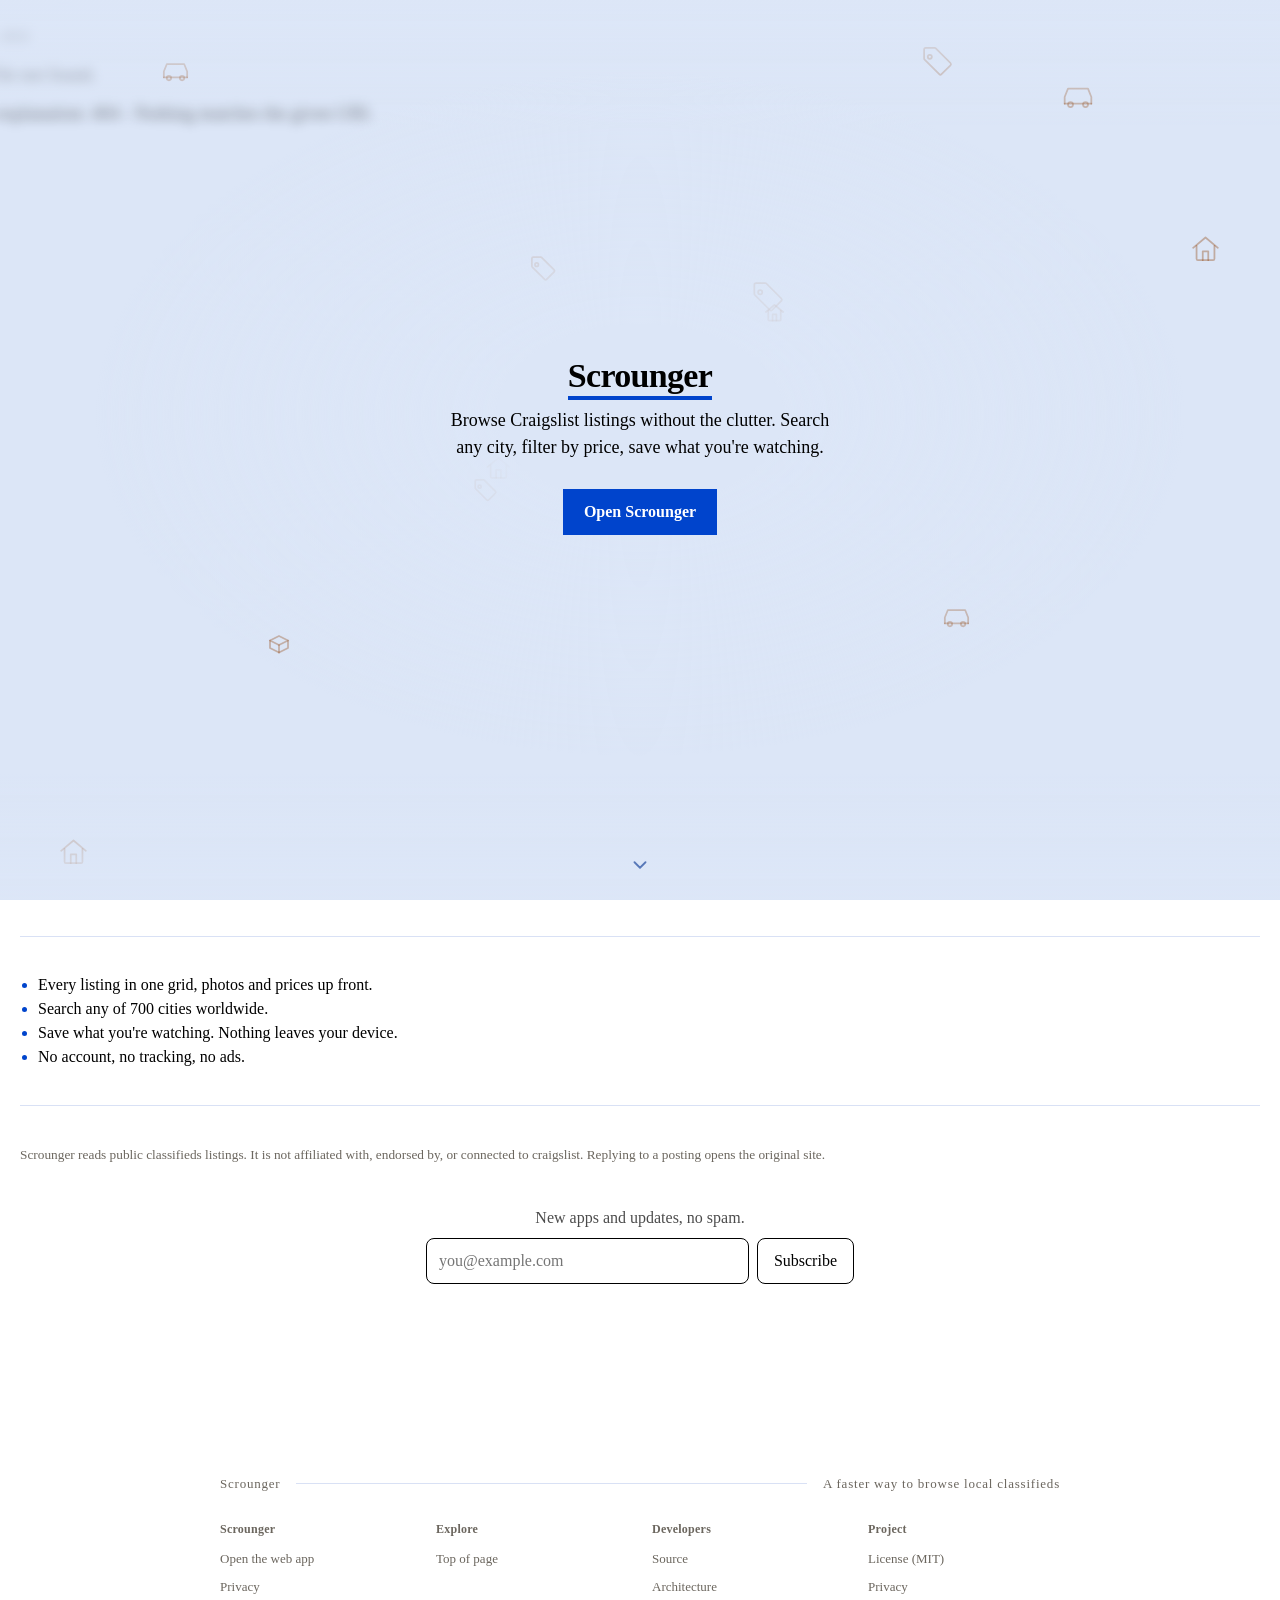
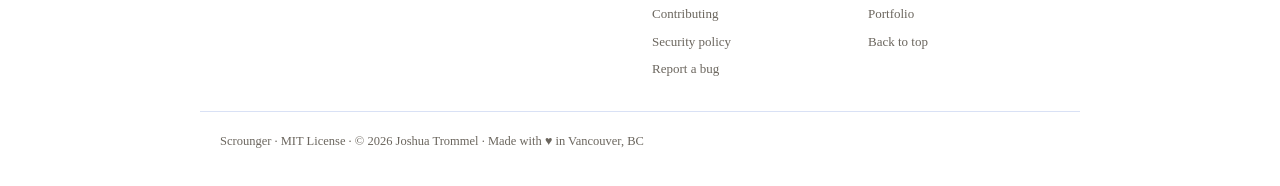
==== docs/index.html @ 43cdde00 "Landing: hero as a header landmark, footer headings in order, small text at 4.5:1 (axe clean) Co-Aut" ====
<!doctype html>
<html lang="en"><head>
<script>document.documentElement.classList.add('js');</script>
<meta charset="utf-8"><meta name="viewport" content="width=device-width,initial-scale=1">
<meta name="theme-color" content="#f5f0e4">
<title>Scrounger</title>
<meta name="description" content="A faster way to browse local classifieds.">
<link rel="stylesheet" href="https://jaybulb.com/tokens.css">
<link rel="stylesheet" href="devices.css">
<link rel="icon" href="icon.svg" type="image/svg+xml">
<link rel="apple-touch-icon" href="icon-180.png">
<style>
/* the shared --text2 is 4.3:1 on the paper; small text here takes it a little darker */
@media (prefers-color-scheme: light){:root{--text2:#6b665e}}
/* Scrounger's own blue, matching web/index.html's --curb token -- not the shared Jaybulb yellow. */
:root{--curb:#0044cc;--curb-deep:#002f8f;--curb-tint:#dce6f7;--bulb:#0044cc;--bulb-deep:#002f8f;--color-hairline:#d9e1f5;--border:#d9e1f5;--color-underline:#0044cc;--color-underline-hover:#002f8f}
@media (prefers-color-scheme:dark){:root:not([data-theme=light]){--bulb:#5b8cff;--bulb-deep:#5b8cff;--color-hairline:rgba(91,140,255,.25);--border:rgba(91,140,255,.25);--color-underline:#5b8cff;--color-underline-hover:#5b8cff}}
*{box-sizing:border-box}
html{scroll-snap-type:y proximity}
body{margin:0;font-family:var(--font-body);background:var(--bg);color:var(--text);line-height:1.5}
main{max-width:var(--column-width);margin:0 auto;padding:0 20px 64px;scroll-snap-align:start}

.hero{position:relative;isolation:isolate;overflow:hidden;text-align:center;display:flex;align-items:center;justify-content:center;height:100vh;height:100dvh;width:100%;background:var(--curb-tint);scroll-snap-align:start}
.hero-demo{position:absolute;inset:0;z-index:0;border:0;width:100%;height:100%;pointer-events:none;transform:scale(1.15);opacity:.55;filter:saturate(.7) blur(5px);transition:transform .9s cubic-bezier(.2,.8,.2,1),opacity .9s cubic-bezier(.2,.8,.2,1)}
.zooming .hero-demo{transform:scale(1);opacity:1;filter:saturate(1) blur(0)}
.zooming .hero::after,.zooming .hero-float{opacity:0}
.hero::after{transition:opacity .5s}
.hero-float{transition:opacity .3s}
.hero .inner{position:relative;z-index:2;max-width:var(--column-width);margin:0 auto;padding:0 20px;transition:opacity .35s,transform .5s cubic-bezier(.2,.8,.2,1)}
.zooming .inner{opacity:0;transform:scale(.96);pointer-events:none}
.hero-scroll{position:absolute;bottom:24px;left:50%;transform:translateX(-50%);z-index:2;color:var(--curb-deep);opacity:.6;animation:bounce 1.8s ease-in-out infinite;transition:opacity .3s}
.zooming .hero-scroll{opacity:0}
.hero-scroll svg{width:22px;height:22px;display:block}
@keyframes bounce{0%,100%{transform:translate(-50%,0)}50%{transform:translate(-50%,8px)}}
@media (prefers-reduced-motion: reduce){.hero-scroll{animation:none}}

/* A drifting field of curb-side icons -- price tags, houses, boxes, cars --
   the same technique as nimble's hero: two nested elements so drift (translate)
   and bob (rotate) don't fight over `transform` on one node. */
.hero-float{position:absolute;inset:-48px;z-index:0;color:rgba(140,60,0,0.35);pointer-events:none;user-select:none}
.float{position:absolute;width:var(--size);height:var(--size);margin:calc(var(--size) / -2) 0 0 calc(var(--size) / -2);animation:drift var(--dur,16s) ease-in-out var(--delay,0s) infinite alternate}
.float svg{display:block;width:100%;height:100%;fill:none;stroke:currentColor;stroke-width:1.75;stroke-linecap:round;stroke-linejoin:round;animation:bob var(--bdur,12s) ease-in-out var(--bdelay,0s) infinite alternate}
@keyframes drift{to{transform:translate(var(--dx,0px),var(--dy,0px))}}
@keyframes bob{from{transform:rotate(calc(var(--rot,0deg) * -1))}to{transform:rotate(var(--rot,0deg))}}
@media (prefers-reduced-motion: reduce){.float,.float svg{animation:none}}

.hero::after{content:'';position:absolute;inset:0;z-index:1;pointer-events:none;
  background:radial-gradient(ellipse 56% 50% at 50% 46%, var(--curb-tint) 20%, transparent 76%),
             linear-gradient(var(--curb-tint), transparent 14%, transparent 86%, var(--curb-tint))}

h1{font-size:34px;letter-spacing:-.02em;margin:0 0 6px}
h1 b{border-bottom:4px solid var(--curb);padding-bottom:2px}
p.lede{font-size:18px;color:var(--color-soft);margin:0 0 28px;max-width:44ch;margin-left:auto;margin-right:auto}
a.cta{display:inline-block;background:var(--curb);color:#fff;border:1px solid var(--curb);padding:10px 20px;text-decoration:none;font-weight:600}
a.cta:hover{background:var(--curb-deep);border-color:var(--curb-deep)}
ul{padding-left:18px;color:var(--color-soft)}
ul li::marker{color:var(--curb)}
hr{border:0;border-top:1px solid var(--border);margin:36px 0}
small{color:var(--text2)}
.device{margin:2rem auto}

/* detailed footer, ported from Joshua Tree */
footer.foot{margin:72px 0 0;padding:0 0 32px;border:0;background:none;text-align:left;font-size:13px;color:var(--text2)}
footer.foot .foot-rule{display:flex;align-items:center;gap:16px;max-width:880px;margin:0 auto;padding:14px 20px 28px;font-size:13px;letter-spacing:.06em;font-weight:500;color:var(--text2)}
footer.foot .foot-rule::before{content:"";order:1;flex:1;height:1px;background:var(--border)}
footer.foot .foot-rule>:first-child{order:0}footer.foot .foot-rule>:last-child{order:2}
@media (max-width:520px){footer.foot .foot-rule{flex-wrap:wrap;justify-content:center;gap:10px 16px}footer.foot .foot-rule::before{order:-1;flex-basis:100%}}
.foot-dir{display:grid;grid-template-columns:repeat(4,1fr);gap:28px 24px;max-width:880px;margin:0 auto;padding:0 20px 28px;text-align:left}
.foot-col h2,.foot-col h3{margin:0 0 8px;font-size:12px;font-weight:600;color:var(--text);letter-spacing:.02em;line-height:1.3}
.foot-col ul{list-style:none;margin:0;padding:0}
.foot-col a{position:relative;display:inline-block;padding:5px 0;margin:0;color:var(--text2);text-decoration:none;font-size:13px;line-height:1.35}
.foot-col a::after{content:"";position:absolute;top:50%;left:0;transform:translateY(-50%);width:100%;height:44px;min-width:44px}
.foot-col a:hover{color:var(--text);text-decoration:underline}
.foot-bar{max-width:880px;margin:0 auto;padding:18px 20px 0;border-top:1px solid var(--border)}
.foot-bar .foot-meta{margin:0;text-align:left;color:var(--text2);font-size:12.5px;line-height:1.9}
.foot-bar .foot-meta a{color:var(--text2)}
@media (max-width:700px){.foot-dir{grid-template-columns:repeat(2,1fr)}}

html.js .reveal{opacity:0;transform:translateY(20px)}
html.js .reveal.in-view{opacity:1;transform:translateY(0);transition:opacity .6s ease-out,transform .6s ease-out}
@media (prefers-reduced-motion: reduce){ html.js .reveal{opacity:1;transform:none} }
@media (prefers-reduced-motion: no-preference){ .hero-float{will-change:transform} }
</style>
    <meta property="og:type" content="website">
    <meta property="og:image" content="https://scrounger.jaybulb.com/screenshot.jpg">
    <meta property="og:title" content="Scrounger">
    <meta property="og:description" content="A faster way to browse local classifieds.">
    <meta property="og:url" content="https://scrounger.jaybulb.com/">
    <meta name="twitter:card" content="summary_large_image">
  </head>
<body>

<!-- Icon sprite for the hero field. Sized 0 rather than display:none, which
     would stop <use> from rendering the symbols in some browsers. -->
<svg width="0" height="0" style="position:absolute" aria-hidden="true" focusable="false">
  <symbol id="i-tag" viewBox="0 0 24 24">
    <path vector-effect="non-scaling-stroke" d="M11.5 3H6a1 1 0 0 0-1 1v5.5a1 1 0 0 0 .3.7l9 9a1 1 0 0 0 1.4 0l5.5-5.5a1 1 0 0 0 0-1.4l-9-9a1 1 0 0 0-.7-.3Z"/>
    <circle vector-effect="non-scaling-stroke" cx="8.5" cy="8.5" r="1.25"/>
  </symbol>
  <symbol id="i-house" viewBox="0 0 24 24">
    <path vector-effect="non-scaling-stroke" d="M3 11.5 12 4l9 7.5"/>
    <path vector-effect="non-scaling-stroke" d="M5.5 10v9.5a1 1 0 0 0 1 1H17.5a1 1 0 0 0 1-1V10"/>
    <path vector-effect="non-scaling-stroke" d="M10 20.5V14h4v6.5"/>
  </symbol>
  <symbol id="i-box" viewBox="0 0 24 24">
    <path vector-effect="non-scaling-stroke" d="M3 8.5 12 4l9 4.5-9 4.5-9-4.5Z"/>
    <path vector-effect="non-scaling-stroke" d="M3 8.5V16l9 4.5 9-4.5V8.5"/>
    <path vector-effect="non-scaling-stroke" d="M12 13v7.5"/>
  </symbol>
  <symbol id="i-car" viewBox="0 0 24 24">
    <path vector-effect="non-scaling-stroke" d="M4 16V12l2-5h12l2 5v4"/>
    <path vector-effect="non-scaling-stroke" d="M4 16h16"/>
    <circle vector-effect="non-scaling-stroke" cx="7.5" cy="16.5" r="1.5"/>
    <circle vector-effect="non-scaling-stroke" cx="16.5" cy="16.5" r="1.5"/>
  </symbol>
</svg>

<header class="hero" id="hero">
  <iframe class="hero-demo" src="/app/" title="" tabindex="-1" aria-hidden="true"></iframe>
  <div class="hero-float" id="heroFloat" aria-hidden="true"></div>
  <div class="inner">
    <h1><b>Scrounger</b></h1>
    <p class="lede">Browse Craigslist listings without the clutter. Search any city, filter by price, save what you're watching.</p>
    <p><a class="cta" href="/app/" id="ctaOpen">Open Scrounger</a></p>
  </div>
  <div class="hero-scroll" aria-hidden="true"><svg viewBox="0 0 24 24" fill="none" stroke="currentColor" stroke-width="2" stroke-linecap="round" stroke-linejoin="round"><path d="M6 9l6 6 6-6"/></svg></div>
</header>

<main>
<hr>
<ul class="reveal">
  <li>Every listing in one grid, photos and prices up front.</li>
  <li>Search any of 700 cities worldwide.</li>
  <li>Save what you're watching. Nothing leaves your device.</li>
  <li>No account, no tracking, no ads.</li>
</ul>
<hr>
<p><small>Scrounger reads public classifieds listings. It is not affiliated with, endorsed by,
or connected to craigslist. Replying to a posting opens the original site.</small></p>

<!-- Email capture. Posts to authmail.jaybulb.com/signup (Resend "General" audience). No JS: the Worker 303s back to #signed-up. -->
<form class="jb-signup" action="https://authmail.jaybulb.com/signup" method="post">
  <label for="jb-email">New apps and updates, no spam.</label>
  <input id="jb-email" type="email" name="email" placeholder="you@example.com" autocomplete="email" required maxlength="254">
  <input type="text" name="website" tabindex="-1" autocomplete="off" aria-hidden="true" class="jb-hp">
  <button type="submit">Subscribe</button>
  <p id="signed-up" class="jb-msg" role="status">You're on the list.</p>
  <p id="signup-failed" class="jb-msg" role="status">That email didn't work. Try again?</p>
</form>
<style>
.jb-signup{display:flex;flex-wrap:wrap;gap:8px;justify-content:center;max-width:460px;margin:40px auto;padding:0 16px;font:inherit;color:inherit}
.jb-signup label{flex-basis:100%;text-align:center;opacity:.7}
.jb-signup input[type=email]{flex:1;min-width:200px;padding:10px 12px;border:1px solid currentColor;border-radius:8px;background:transparent;color:inherit;font:inherit}
.jb-signup button{padding:10px 16px;border:1px solid currentColor;border-radius:8px;background:transparent;color:inherit;font:inherit;cursor:pointer}
.jb-hp{position:absolute;left:-9999px;width:1px;height:1px}
.jb-msg{display:none;flex-basis:100%;text-align:center;margin:4px 0 0}
.jb-msg:target{display:block}
</style>
</main>
<footer class="foot">
  <div class="foot-rule" aria-hidden="true"><span>Scrounger</span><span>A faster way to browse local classifieds</span></div>
  <nav class="foot-dir" aria-label="Footer">
    <div class="foot-col">
      <h2>Scrounger</h2>
      <ul>
        <li><a href="/app/">Open the web app</a></li>
        <li><a href="privacy.html">Privacy</a></li>
      </ul>
    </div>
    <div class="foot-col">
      <h2>Explore</h2>
      <ul>
        <li><a href="#hero">Top of page</a></li>
      </ul>
    </div>
    <div class="foot-col">
      <h2>Developers</h2>
      <ul>
        <li><a href="https://github.com/nulljosh/scrounger">Source</a></li>
        <li><a href="https://github.com/nulljosh/scrounger/blob/main/docs/ARCHITECTURE.md">Architecture</a></li>
        <li><a href="https://github.com/nulljosh/scrounger/blob/main/CONTRIBUTING.md">Contributing</a></li>
        <li><a href="https://github.com/nulljosh/scrounger/blob/main/SECURITY.md">Security policy</a></li>
        <li><a href="https://github.com/nulljosh/scrounger/issues">Report a bug</a></li>
      </ul>
    </div>
    <div class="foot-col">
      <h2>Project</h2>
      <ul>
        <li><a href="https://github.com/nulljosh/scrounger/blob/main/LICENSE">License (MIT)</a></li>
        <li><a href="privacy.html">Privacy</a></li>
        <li><a href="https://jaybulb.com">Portfolio</a></li>
        <li><a href="#top">Back to top</a></li>
      </ul>
    </div>
  </nav>
  <div class="foot-bar">
    <p class="foot-meta">Scrounger &middot; MIT License &middot; &copy; 2026 Joshua Trommel &middot; Made with <span aria-hidden="true">&hearts;</span> in Vancouver, BC</p>
  </div>
</footer>
<script>
// Field of price tags, houses, boxes and cars drifting behind the hero.
(function () {
  var field = document.getElementById('heroFloat');
  var hero = document.querySelector('.hero');
  if (!field || !hero) return;

  var icons = ['i-tag', 'i-house', 'i-box', 'i-car'];
  var rand = function (a, b) { return a + Math.random() * (b - a); };
  var narrow = window.innerWidth < 640;
  var count = narrow ? 8 : 14;
  var w = hero.offsetWidth, h = hero.offsetHeight;

  for (var i = 0; i < count; i++) {
    var el = document.createElement('div');
    el.className = 'float';
    var size = rand(22, 40);
    el.style.setProperty('--size', size.toFixed(0) + 'px');
    el.style.left = rand(0, w) + 'px';
    el.style.top = rand(0, h) + 'px';
    var dx = rand(12, 26) * (Math.random() < 0.5 ? -1 : 1);
    var dy = rand(10, 22) * (Math.random() < 0.5 ? -1 : 1);
    el.style.setProperty('--dx', dx.toFixed(1) + 'px');
    el.style.setProperty('--dy', dy.toFixed(1) + 'px');
    el.style.setProperty('--dur', rand(12, 20).toFixed(1) + 's');
    el.style.setProperty('--delay', (-rand(0, 18)).toFixed(1) + 's');
    el.style.setProperty('--rot', rand(6, 16).toFixed(0) + 'deg');
    el.style.setProperty('--bdur', rand(9, 15).toFixed(1) + 's');
    el.style.setProperty('--bdelay', (-rand(0, 12)).toFixed(1) + 's');

    var svg = document.createElementNS('http://www.w3.org/2000/svg', 'svg');
    svg.setAttribute('viewBox', '0 0 24 24');
    var use = document.createElementNS('http://www.w3.org/2000/svg', 'use');
    use.setAttributeNS('http://www.w3.org/1999/xlink', 'href', '#' + icons[i % icons.length]);
    svg.appendChild(use);
    el.appendChild(svg);
    field.appendChild(el);
  }
})();
</script>
<script>
// The hero-demo iframe already has the real app loaded and silently running behind it,
// so the click plays the un-blur/zoom animation first for a seamless feel, then lands
// on a real navigation to /app -- never a permanent fake-navigated state. Relying on
// `transitionend` alone to flip the page "open" left the vignette stuck forever if that
// event never fired (tab backgrounded, animation interrupted, reduced-motion changed
// mid-flight): a fixed timeout matching the CSS transition duration guarantees the
// zoom always finishes into a real page load.
(function () {
  var hero = document.getElementById('hero');
  var cta = document.getElementById('ctaOpen');
  var demo = document.querySelector('.hero-demo');
  if (!hero || !cta || !demo) return;
  cta.addEventListener('click', function (e) {
    if (e.metaKey || e.ctrlKey || e.shiftKey || window.matchMedia('(prefers-reduced-motion: reduce)').matches) return;
    e.preventDefault();
    hero.classList.add('zooming');
    setTimeout(function () { location.href = cta.href; }, 900);
  });
})();
</script>
<script>
// Scroll-triggered reveal for the feature list
(function () {
  var els = document.querySelectorAll('.reveal');
  if (!els.length) return;
  var io = new IntersectionObserver(function (entries) {
    entries.forEach(function (e) { if (e.isIntersecting) { e.target.classList.add('in-view'); io.unobserve(e.target); } });
  }, { threshold: 0.1 });
  els.forEach(function (el) { io.observe(el); });
})();
// Subtle parallax on the drifting icon field behind the hero
(function () {
  var field = document.getElementById('heroFloat');
  if (!field || window.matchMedia('(prefers-reduced-motion: reduce)').matches) return;
  var ticking = false;
  function apply() { field.style.transform = 'translateY(' + (window.scrollY * 0.12) + 'px)'; ticking = false; }
  window.addEventListener('scroll', function () { if (!ticking) { requestAnimationFrame(apply); ticking = true; } }, { passive: true });
})();
</script>
</body></html>
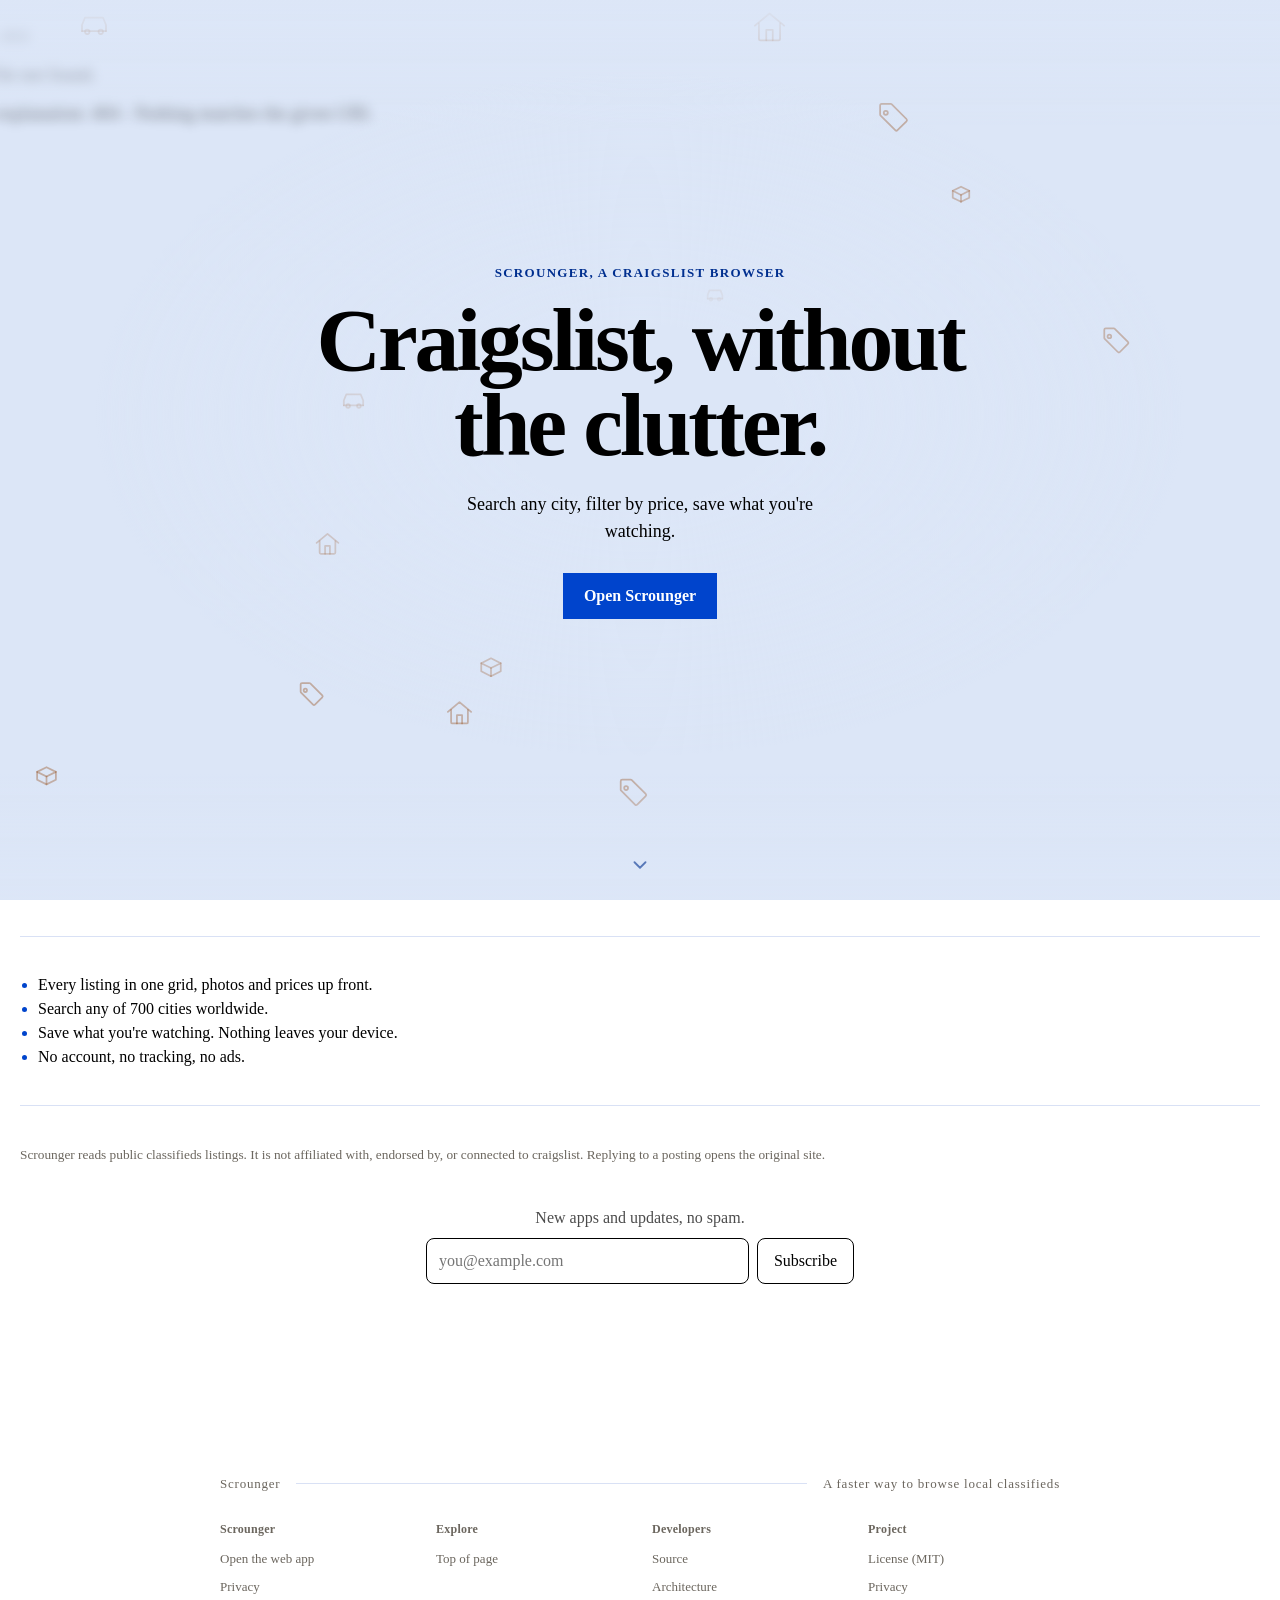
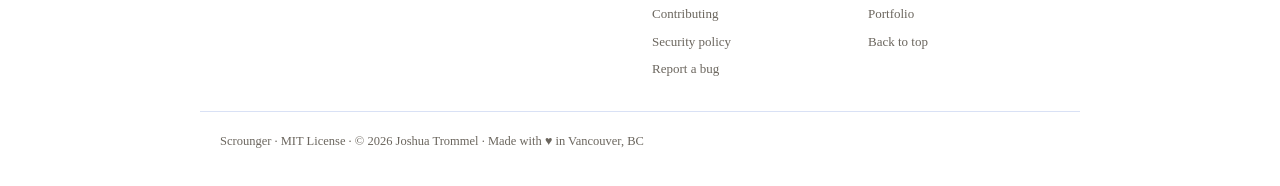
==== commit 51afda73: "Landing: tagline is the H1; app loads onboarding.js from /app, not the root Co-Authored-By: Claude O" ====
--- a/docs/index.html
+++ b/docs/index.html
@@ -48,8 +48,10 @@
   background:radial-gradient(ellipse 56% 50% at 50% 46%, var(--curb-tint) 20%, transparent 76%),
              linear-gradient(var(--curb-tint), transparent 14%, transparent 86%, var(--curb-tint))}
 
-h1{font-size:34px;letter-spacing:-.02em;margin:0 0 6px}
-h1 b{border-bottom:4px solid var(--curb);padding-bottom:2px}
+/* the hero leads with the line that sells; the name sits in the label above it */
+.hero .inner{max-width:1000px}
+.hero-label{font-size:13px;line-height:16px;font-weight:600;letter-spacing:.1em;text-transform:uppercase;color:var(--curb-deep);margin:0 0 16px}
+.hero-h1{font-size:clamp(40px,7vw,104px);line-height:.95;font-weight:700;letter-spacing:-.035em;text-wrap:balance;margin:0 0 24px}
 p.lede{font-size:18px;color:var(--color-soft);margin:0 0 28px;max-width:44ch;margin-left:auto;margin-right:auto}
 a.cta{display:inline-block;background:var(--curb);color:#fff;border:1px solid var(--curb);padding:10px 20px;text-decoration:none;font-weight:600}
 a.cta:hover{background:var(--curb-deep);border-color:var(--curb-deep)}
@@ -119,8 +121,9 @@
   <iframe class="hero-demo" src="/app/" title="" tabindex="-1" aria-hidden="true"></iframe>
   <div class="hero-float" id="heroFloat" aria-hidden="true"></div>
   <div class="inner">
-    <h1><b>Scrounger</b></h1>
-    <p class="lede">Browse Craigslist listings without the clutter. Search any city, filter by price, save what you're watching.</p>
+    <p class="hero-label">Scrounger, a Craigslist browser</p>
+    <h1 class="hero-h1">Craigslist, without the clutter.</h1>
+    <p class="lede">Search any city, filter by price, save what you're watching.</p>
     <p><a class="cta" href="/app/" id="ctaOpen">Open Scrounger</a></p>
   </div>
   <div class="hero-scroll" aria-hidden="true"><svg viewBox="0 0 24 24" fill="none" stroke="currentColor" stroke-width="2" stroke-linecap="round" stroke-linejoin="round"><path d="M6 9l6 6 6-6"/></svg></div>
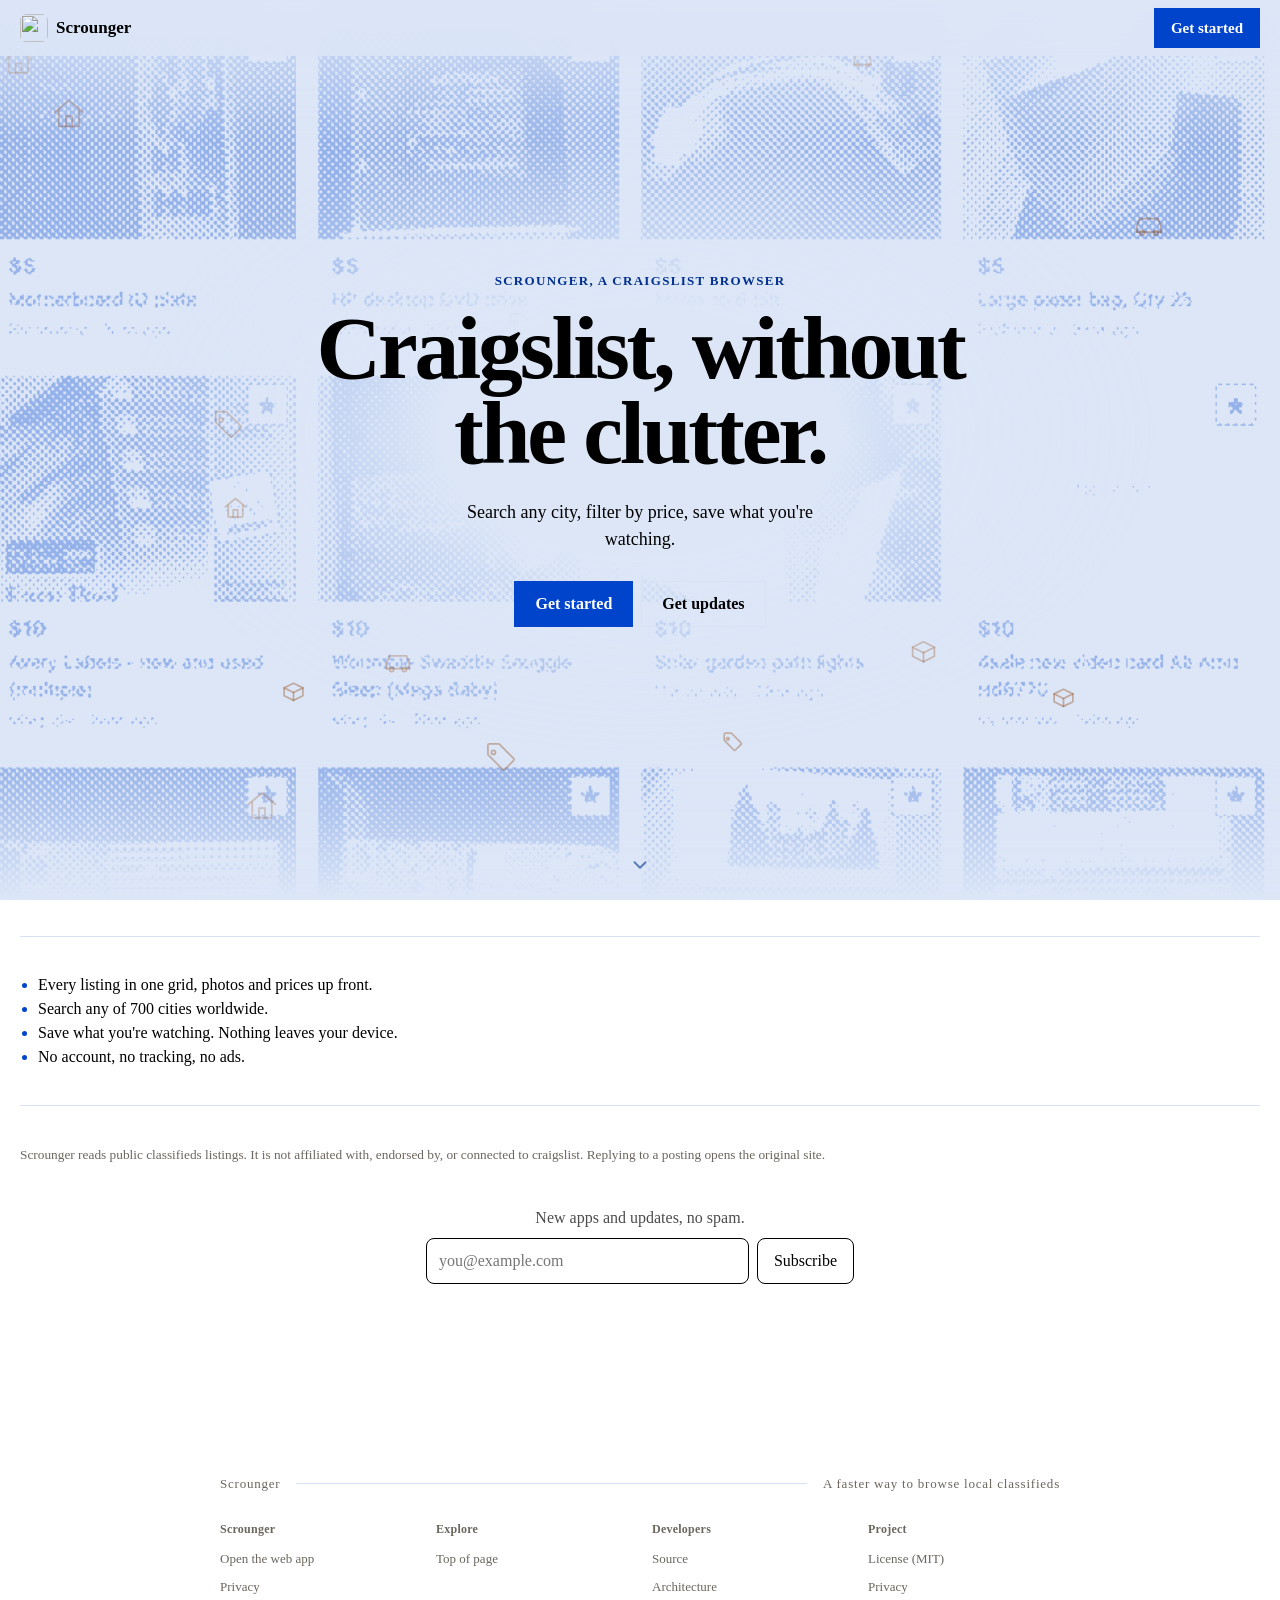
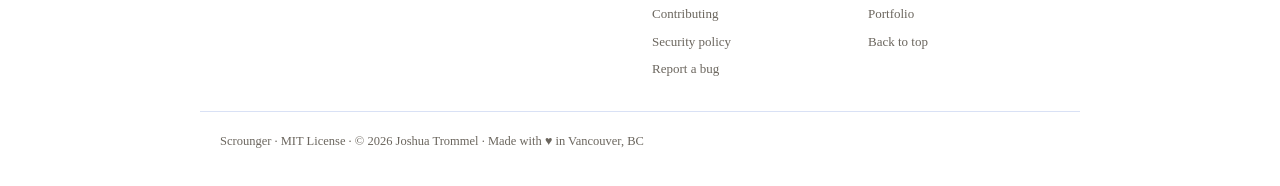
==== commit f1aac617: "Landing: static hero, halftone listing grid behind the copy, nav and Get started; no iframe, blur or" ====
--- a/docs/index.html
+++ b/docs/index.html
@@ -14,22 +14,18 @@
 @media (prefers-color-scheme: light){:root{--text2:#6b665e}}
 /* Scrounger's own blue, matching web/index.html's --curb token -- not the shared Jaybulb yellow. */
 :root{--curb:#0044cc;--curb-deep:#002f8f;--curb-tint:#dce6f7;--bulb:#0044cc;--bulb-deep:#002f8f;--color-hairline:#d9e1f5;--border:#d9e1f5;--color-underline:#0044cc;--color-underline-hover:#002f8f}
-@media (prefers-color-scheme:dark){:root:not([data-theme=light]){--bulb:#5b8cff;--bulb-deep:#5b8cff;--color-hairline:rgba(91,140,255,.25);--border:rgba(91,140,255,.25);--color-underline:#5b8cff;--color-underline-hover:#5b8cff}}
+@media (prefers-color-scheme:dark){:root:not([data-theme=light]){--curb-tint:#0d1526;--art-o:.5;--curb-deep:#8fb0ff;--bulb:#5b8cff;--bulb-deep:#5b8cff;--color-hairline:rgba(91,140,255,.25);--border:rgba(91,140,255,.25);--color-underline:#5b8cff;--color-underline-hover:#5b8cff}}
 *{box-sizing:border-box}
 html{scroll-snap-type:y proximity}
 body{margin:0;font-family:var(--font-body);background:var(--bg);color:var(--text);line-height:1.5}
 main{max-width:var(--column-width);margin:0 auto;padding:0 20px 64px;scroll-snap-align:start}
 
 .hero{position:relative;isolation:isolate;overflow:hidden;text-align:center;display:flex;align-items:center;justify-content:center;height:100vh;height:100dvh;width:100%;background:var(--curb-tint);scroll-snap-align:start}
-.hero-demo{position:absolute;inset:0;z-index:0;border:0;width:100%;height:100%;pointer-events:none;transform:scale(1.15);opacity:.55;filter:saturate(.7) blur(5px);transition:transform .9s cubic-bezier(.2,.8,.2,1),opacity .9s cubic-bezier(.2,.8,.2,1)}
-.zooming .hero-demo{transform:scale(1);opacity:1;filter:saturate(1) blur(0)}
-.zooming .hero::after,.zooming .hero-float{opacity:0}
-.hero::after{transition:opacity .5s}
+/* the listing grid as a halftone print behind the copy, inked in the brand colour */
+.hero-art{position:absolute;inset:0;z-index:0;pointer-events:none;background:var(--curb);opacity:var(--art-o,.32);-webkit-mask:url(hero-art.png) center/cover no-repeat;mask:url(hero-art.png) center/cover no-repeat}
 .hero-float{transition:opacity .3s}
-.hero .inner{position:relative;z-index:2;max-width:var(--column-width);margin:0 auto;padding:0 20px;transition:opacity .35s,transform .5s cubic-bezier(.2,.8,.2,1)}
-.zooming .inner{opacity:0;transform:scale(.96);pointer-events:none}
+.hero .inner{position:relative;z-index:2;max-width:var(--column-width);margin:0 auto;padding:0 20px}
 .hero-scroll{position:absolute;bottom:24px;left:50%;transform:translateX(-50%);z-index:2;color:var(--curb-deep);opacity:.6;animation:bounce 1.8s ease-in-out infinite;transition:opacity .3s}
-.zooming .hero-scroll{opacity:0}
 .hero-scroll svg{width:22px;height:22px;display:block}
 @keyframes bounce{0%,100%{transform:translate(-50%,0)}50%{transform:translate(-50%,8px)}}
 @media (prefers-reduced-motion: reduce){.hero-scroll{animation:none}}
@@ -45,8 +41,8 @@
 @media (prefers-reduced-motion: reduce){.float,.float svg{animation:none}}
 
 .hero::after{content:'';position:absolute;inset:0;z-index:1;pointer-events:none;
-  background:radial-gradient(ellipse 56% 50% at 50% 46%, var(--curb-tint) 20%, transparent 76%),
-             linear-gradient(var(--curb-tint), transparent 14%, transparent 86%, var(--curb-tint))}
+  background:radial-gradient(ellipse 52% 46% at 50% 48%, var(--curb-tint) 30%, transparent 78%),
+             linear-gradient(var(--curb-tint), transparent 16%, transparent 84%, var(--curb-tint))}
 
 /* the hero leads with the line that sells; the name sits in the label above it */
 .hero .inner{max-width:1000px}
@@ -55,6 +51,14 @@
 p.lede{font-size:18px;color:var(--color-soft);margin:0 0 28px;max-width:44ch;margin-left:auto;margin-right:auto}
 a.cta{display:inline-block;background:var(--curb);color:#fff;border:1px solid var(--curb);padding:10px 20px;text-decoration:none;font-weight:600}
 a.cta:hover{background:var(--curb-deep);border-color:var(--curb-deep)}
+.cta-row{display:flex;flex-wrap:wrap;gap:8px;justify-content:center;margin:0}
+.cta-row a{white-space:nowrap}
+a.cta-ghost{background:var(--bg);color:var(--text);border-color:var(--border)}
+a.cta-ghost:hover{background:var(--bg);border-color:var(--text)}
+.nav{position:fixed;top:0;left:0;right:0;z-index:10;display:flex;align-items:center;justify-content:space-between;height:56px;padding:0 20px;background:color-mix(in srgb,var(--curb-tint) 85%,transparent);backdrop-filter:blur(16px);-webkit-backdrop-filter:blur(16px)}
+.nav-brand{display:flex;align-items:center;gap:8px;font-weight:700;font-size:17px;color:var(--text);text-decoration:none}
+.nav-brand img{width:28px;height:28px;border-radius:22.5%}
+.nav a.cta{padding:8px 16px;font-size:15px}
 ul{padding-left:18px;color:var(--color-soft)}
 ul li::marker{color:var(--curb)}
 hr{border:0;border-top:1px solid var(--border);margin:36px 0}
@@ -90,7 +94,7 @@
     <meta property="og:url" content="https://scrounger.jaybulb.com/">
     <meta name="twitter:card" content="summary_large_image">
   </head>
-<body>
+<body id="top">
 
 <!-- Icon sprite for the hero field. Sized 0 rather than display:none, which
      would stop <use> from rendering the symbols in some browsers. -->
@@ -117,14 +121,15 @@
   </symbol>
 </svg>
 
+<nav class="nav" aria-label="Main"><a class="nav-brand" href="#top"><img src="icon.svg" alt="">Scrounger</a><a class="cta" href="/app/">Get started</a></nav>
 <header class="hero" id="hero">
-  <iframe class="hero-demo" src="/app/" title="" tabindex="-1" aria-hidden="true"></iframe>
+  <div class="hero-art" aria-hidden="true"></div>
   <div class="hero-float" id="heroFloat" aria-hidden="true"></div>
   <div class="inner">
     <p class="hero-label">Scrounger, a Craigslist browser</p>
     <h1 class="hero-h1">Craigslist, without the clutter.</h1>
     <p class="lede">Search any city, filter by price, save what you're watching.</p>
-    <p><a class="cta" href="/app/" id="ctaOpen">Open Scrounger</a></p>
+    <p class="cta-row"><a class="cta" href="/app/">Get started</a><a class="cta cta-ghost" href="#signup">Get updates</a></p>
   </div>
   <div class="hero-scroll" aria-hidden="true"><svg viewBox="0 0 24 24" fill="none" stroke="currentColor" stroke-width="2" stroke-linecap="round" stroke-linejoin="round"><path d="M6 9l6 6 6-6"/></svg></div>
 </header>
@@ -142,7 +147,7 @@
 or connected to craigslist. Replying to a posting opens the original site.</small></p>
 
 <!-- Email capture. Posts to authmail.jaybulb.com/signup (Resend "General" audience). No JS: the Worker 303s back to #signed-up. -->
-<form class="jb-signup" action="https://authmail.jaybulb.com/signup" method="post">
+<form class="jb-signup" id="signup" action="https://authmail.jaybulb.com/signup" method="post">
   <label for="jb-email">New apps and updates, no spam.</label>
   <input id="jb-email" type="email" name="email" placeholder="you@example.com" autocomplete="email" required maxlength="254">
   <input type="text" name="website" tabindex="-1" autocomplete="off" aria-hidden="true" class="jb-hp">
@@ -238,27 +243,6 @@
     el.appendChild(svg);
     field.appendChild(el);
   }
-})();
-</script>
-<script>
-// The hero-demo iframe already has the real app loaded and silently running behind it,
-// so the click plays the un-blur/zoom animation first for a seamless feel, then lands
-// on a real navigation to /app -- never a permanent fake-navigated state. Relying on
-// `transitionend` alone to flip the page "open" left the vignette stuck forever if that
-// event never fired (tab backgrounded, animation interrupted, reduced-motion changed
-// mid-flight): a fixed timeout matching the CSS transition duration guarantees the
-// zoom always finishes into a real page load.
-(function () {
-  var hero = document.getElementById('hero');
-  var cta = document.getElementById('ctaOpen');
-  var demo = document.querySelector('.hero-demo');
-  if (!hero || !cta || !demo) return;
-  cta.addEventListener('click', function (e) {
-    if (e.metaKey || e.ctrlKey || e.shiftKey || window.matchMedia('(prefers-reduced-motion: reduce)').matches) return;
-    e.preventDefault();
-    hero.classList.add('zooming');
-    setTimeout(function () { location.href = cta.href; }, 900);
-  });
 })();
 </script>
 <script>
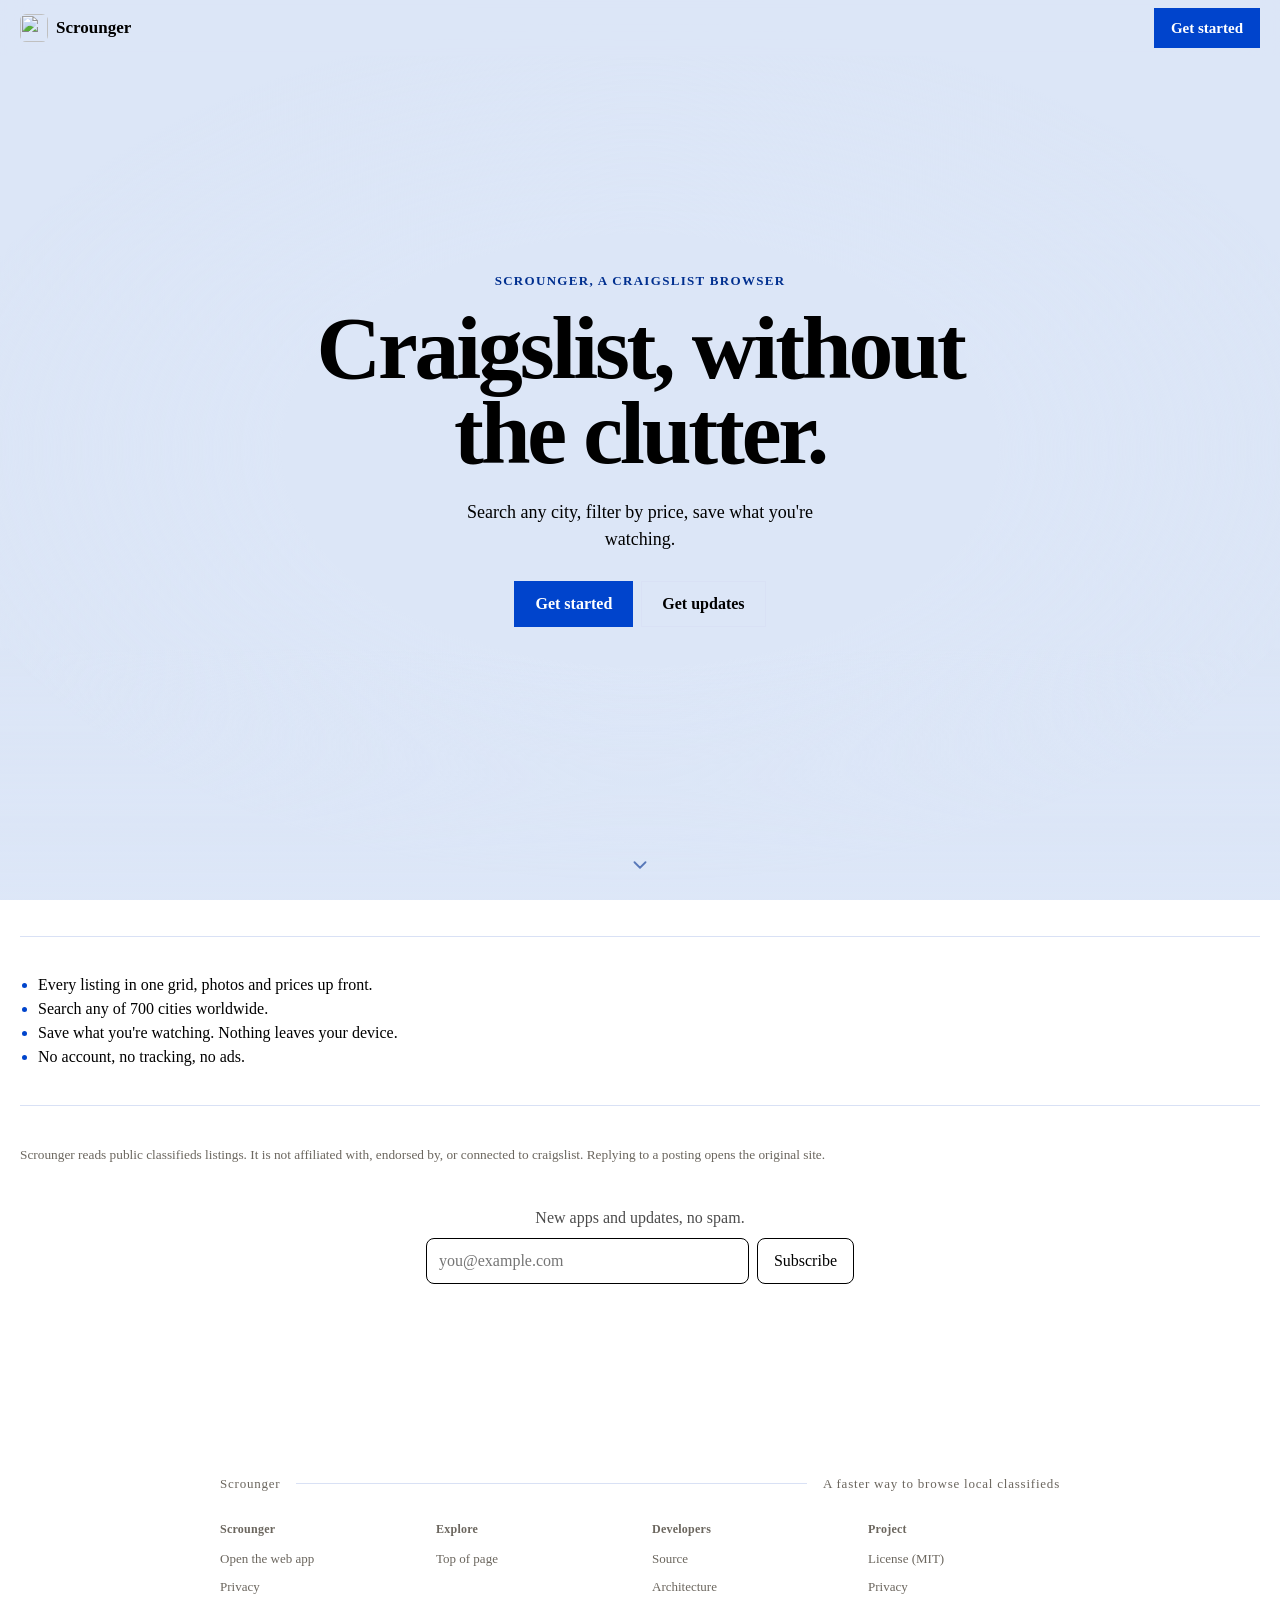
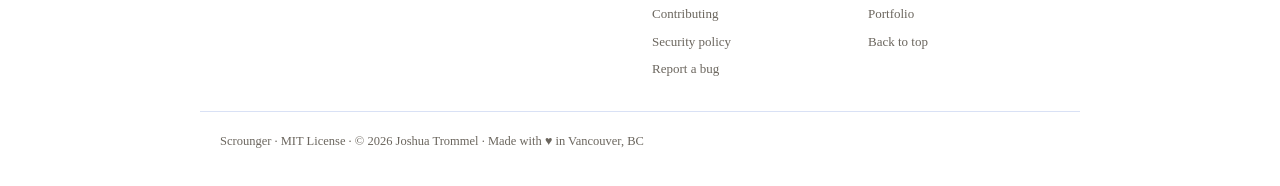
==== commit 8c0f53f6: "Landing: live listing grid behind the hero The newest Vancouver posts with photos from Scrounger's o" ====
--- a/docs/index.html
+++ b/docs/index.html
@@ -7,6 +7,7 @@
 <meta name="description" content="A faster way to browse local classifieds.">
 <link rel="stylesheet" href="https://jaybulb.com/tokens.css">
 <link rel="stylesheet" href="devices.css">
+<link rel="stylesheet" href="hero.css?v=1">
 <link rel="icon" href="icon.svg" type="image/svg+xml">
 <link rel="apple-touch-icon" href="icon-180.png">
 <style>
@@ -21,28 +22,13 @@
 main{max-width:var(--column-width);margin:0 auto;padding:0 20px 64px;scroll-snap-align:start}
 
 .hero{position:relative;isolation:isolate;overflow:hidden;text-align:center;display:flex;align-items:center;justify-content:center;height:100vh;height:100dvh;width:100%;background:var(--curb-tint);scroll-snap-align:start}
-/* the listing grid as a halftone print behind the copy, inked in the brand colour */
-.hero-art{position:absolute;inset:0;z-index:0;pointer-events:none;background:var(--curb);opacity:var(--art-o,.32);-webkit-mask:url(hero-art.png) center/cover no-repeat;mask:url(hero-art.png) center/cover no-repeat}
-.hero-float{transition:opacity .3s}
 .hero .inner{position:relative;z-index:2;max-width:var(--column-width);margin:0 auto;padding:0 20px}
 .hero-scroll{position:absolute;bottom:24px;left:50%;transform:translateX(-50%);z-index:2;color:var(--curb-deep);opacity:.6;animation:bounce 1.8s ease-in-out infinite;transition:opacity .3s}
 .hero-scroll svg{width:22px;height:22px;display:block}
 @keyframes bounce{0%,100%{transform:translate(-50%,0)}50%{transform:translate(-50%,8px)}}
 @media (prefers-reduced-motion: reduce){.hero-scroll{animation:none}}
 
-/* A drifting field of curb-side icons -- price tags, houses, boxes, cars --
-   the same technique as nimble's hero: two nested elements so drift (translate)
-   and bob (rotate) don't fight over `transform` on one node. */
-.hero-float{position:absolute;inset:-48px;z-index:0;color:rgba(140,60,0,0.35);pointer-events:none;user-select:none}
-.float{position:absolute;width:var(--size);height:var(--size);margin:calc(var(--size) / -2) 0 0 calc(var(--size) / -2);animation:drift var(--dur,16s) ease-in-out var(--delay,0s) infinite alternate}
-.float svg{display:block;width:100%;height:100%;fill:none;stroke:currentColor;stroke-width:1.75;stroke-linecap:round;stroke-linejoin:round;animation:bob var(--bdur,12s) ease-in-out var(--bdelay,0s) infinite alternate}
-@keyframes drift{to{transform:translate(var(--dx,0px),var(--dy,0px))}}
-@keyframes bob{from{transform:rotate(calc(var(--rot,0deg) * -1))}to{transform:rotate(var(--rot,0deg))}}
-@media (prefers-reduced-motion: reduce){.float,.float svg{animation:none}}
 
-.hero::after{content:'';position:absolute;inset:0;z-index:1;pointer-events:none;
-  background:radial-gradient(ellipse 52% 46% at 50% 48%, var(--curb-tint) 30%, transparent 78%),
-             linear-gradient(var(--curb-tint), transparent 16%, transparent 84%, var(--curb-tint))}
 
 /* the hero leads with the line that sells; the name sits in the label above it */
 .hero .inner{max-width:1000px}
@@ -85,7 +71,6 @@
 html.js .reveal{opacity:0;transform:translateY(20px)}
 html.js .reveal.in-view{opacity:1;transform:translateY(0);transition:opacity .6s ease-out,transform .6s ease-out}
 @media (prefers-reduced-motion: reduce){ html.js .reveal{opacity:1;transform:none} }
-@media (prefers-reduced-motion: no-preference){ .hero-float{will-change:transform} }
 </style>
     <meta property="og:type" content="website">
     <meta property="og:image" content="https://scrounger.jaybulb.com/screenshot.jpg">
@@ -96,35 +81,10 @@
   </head>
 <body id="top">
 
-<!-- Icon sprite for the hero field. Sized 0 rather than display:none, which
-     would stop <use> from rendering the symbols in some browsers. -->
-<svg width="0" height="0" style="position:absolute" aria-hidden="true" focusable="false">
-  <symbol id="i-tag" viewBox="0 0 24 24">
-    <path vector-effect="non-scaling-stroke" d="M11.5 3H6a1 1 0 0 0-1 1v5.5a1 1 0 0 0 .3.7l9 9a1 1 0 0 0 1.4 0l5.5-5.5a1 1 0 0 0 0-1.4l-9-9a1 1 0 0 0-.7-.3Z"/>
-    <circle vector-effect="non-scaling-stroke" cx="8.5" cy="8.5" r="1.25"/>
-  </symbol>
-  <symbol id="i-house" viewBox="0 0 24 24">
-    <path vector-effect="non-scaling-stroke" d="M3 11.5 12 4l9 7.5"/>
-    <path vector-effect="non-scaling-stroke" d="M5.5 10v9.5a1 1 0 0 0 1 1H17.5a1 1 0 0 0 1-1V10"/>
-    <path vector-effect="non-scaling-stroke" d="M10 20.5V14h4v6.5"/>
-  </symbol>
-  <symbol id="i-box" viewBox="0 0 24 24">
-    <path vector-effect="non-scaling-stroke" d="M3 8.5 12 4l9 4.5-9 4.5-9-4.5Z"/>
-    <path vector-effect="non-scaling-stroke" d="M3 8.5V16l9 4.5 9-4.5V8.5"/>
-    <path vector-effect="non-scaling-stroke" d="M12 13v7.5"/>
-  </symbol>
-  <symbol id="i-car" viewBox="0 0 24 24">
-    <path vector-effect="non-scaling-stroke" d="M4 16V12l2-5h12l2 5v4"/>
-    <path vector-effect="non-scaling-stroke" d="M4 16h16"/>
-    <circle vector-effect="non-scaling-stroke" cx="7.5" cy="16.5" r="1.5"/>
-    <circle vector-effect="non-scaling-stroke" cx="16.5" cy="16.5" r="1.5"/>
-  </symbol>
-</svg>
 
 <nav class="nav" aria-label="Main"><a class="nav-brand" href="#top"><img src="icon.svg" alt="">Scrounger</a><a class="cta" href="/app/">Get started</a></nav>
 <header class="hero" id="hero">
-  <div class="hero-art" aria-hidden="true"></div>
-  <div class="hero-float" id="heroFloat" aria-hidden="true"></div>
+  <div class="hero-bg" aria-hidden="true" inert><div class="wall" id="lwall"></div></div>
   <div class="inner">
     <p class="hero-label">Scrounger, a Craigslist browser</p>
     <h1 class="hero-h1">Craigslist, without the clutter.</h1>
@@ -206,46 +166,6 @@
   </div>
 </footer>
 <script>
-// Field of price tags, houses, boxes and cars drifting behind the hero.
-(function () {
-  var field = document.getElementById('heroFloat');
-  var hero = document.querySelector('.hero');
-  if (!field || !hero) return;
-
-  var icons = ['i-tag', 'i-house', 'i-box', 'i-car'];
-  var rand = function (a, b) { return a + Math.random() * (b - a); };
-  var narrow = window.innerWidth < 640;
-  var count = narrow ? 8 : 14;
-  var w = hero.offsetWidth, h = hero.offsetHeight;
-
-  for (var i = 0; i < count; i++) {
-    var el = document.createElement('div');
-    el.className = 'float';
-    var size = rand(22, 40);
-    el.style.setProperty('--size', size.toFixed(0) + 'px');
-    el.style.left = rand(0, w) + 'px';
-    el.style.top = rand(0, h) + 'px';
-    var dx = rand(12, 26) * (Math.random() < 0.5 ? -1 : 1);
-    var dy = rand(10, 22) * (Math.random() < 0.5 ? -1 : 1);
-    el.style.setProperty('--dx', dx.toFixed(1) + 'px');
-    el.style.setProperty('--dy', dy.toFixed(1) + 'px');
-    el.style.setProperty('--dur', rand(12, 20).toFixed(1) + 's');
-    el.style.setProperty('--delay', (-rand(0, 18)).toFixed(1) + 's');
-    el.style.setProperty('--rot', rand(6, 16).toFixed(0) + 'deg');
-    el.style.setProperty('--bdur', rand(9, 15).toFixed(1) + 's');
-    el.style.setProperty('--bdelay', (-rand(0, 12)).toFixed(1) + 's');
-
-    var svg = document.createElementNS('http://www.w3.org/2000/svg', 'svg');
-    svg.setAttribute('viewBox', '0 0 24 24');
-    var use = document.createElementNS('http://www.w3.org/2000/svg', 'use');
-    use.setAttributeNS('http://www.w3.org/1999/xlink', 'href', '#' + icons[i % icons.length]);
-    svg.appendChild(use);
-    el.appendChild(svg);
-    field.appendChild(el);
-  }
-})();
-</script>
-<script>
 // Scroll-triggered reveal for the feature list
 (function () {
   var els = document.querySelectorAll('.reveal');
@@ -255,13 +175,6 @@
   }, { threshold: 0.1 });
   els.forEach(function (el) { io.observe(el); });
 })();
-// Subtle parallax on the drifting icon field behind the hero
-(function () {
-  var field = document.getElementById('heroFloat');
-  if (!field || window.matchMedia('(prefers-reduced-motion: reduce)').matches) return;
-  var ticking = false;
-  function apply() { field.style.transform = 'translateY(' + (window.scrollY * 0.12) + 'px)'; ticking = false; }
-  window.addEventListener('scroll', function () { if (!ticking) { requestAnimationFrame(apply); ticking = true; } }, { passive: true });
-})();
 </script>
+<script src="hero.js?v=1" defer></script>
 </body></html>
--- a/docs/hero.css
+++ b/docs/hero.css
@@ -0,0 +1,19 @@
+/* Hero: Scrounger's own listing grid behind the copy, live Vancouver posts, blended into the tint; parallax in hero.js. */
+.hero::before{content:"";position:absolute;inset:0;z-index:1;pointer-events:none;background:radial-gradient(ellipse 56% 48% at 50% 50%,var(--curb-tint) 50%,transparent 100%)}
+.hero::after{content:"";position:absolute;left:0;right:0;bottom:0;height:28%;z-index:1;pointer-events:none;background:linear-gradient(transparent,var(--curb-tint))}
+.hero-bg{position:absolute;inset:0;z-index:0;pointer-events:none;transform:translate3d(0,var(--py,0),0);will-change:transform}
+.wall{height:100%;max-width:1480px;margin:0 auto;padding:80px 24px 24px;display:grid;grid-template-columns:repeat(4,1fr);grid-auto-rows:232px;gap:20px;align-content:center;opacity:.75;text-align:left}
+.lc{background:var(--bg);border:1px solid var(--border);border-radius:16px;overflow:hidden;display:grid;grid-template-rows:minmax(0,1fr) auto;transition:opacity .35s ease,transform .35s ease}
+.lc.out{opacity:0;transform:scale(.97)}
+.lc img{width:100%;height:100%;min-height:0;object-fit:cover;display:block;background:var(--curb-tint)}
+.lc-meta{padding:10px 14px 12px;display:grid;gap:2px}
+.lc-price{font-size:17px;font-weight:700;color:var(--text)}
+.lc-title{font-size:14px;line-height:19px;color:var(--text);white-space:nowrap;overflow:hidden;text-overflow:ellipsis}
+.lc-sub{font-size:12px;line-height:16px;color:var(--text2);white-space:nowrap;overflow:hidden;text-overflow:ellipsis}
+.lc-new{display:inline-block;margin-left:6px;padding:1px 6px;border-radius:999px;background:var(--curb);color:#fff;font-size:11px;font-weight:700;vertical-align:2px;opacity:0;transition:opacity .3s}
+.lc.new .lc-new{opacity:1}
+@media (max-width:1100px){.wall{grid-template-columns:repeat(3,1fr)}}
+@media (max-width:760px){.wall{grid-template-columns:repeat(2,1fr);grid-auto-rows:200px;gap:14px}}
+@media (max-width:560px){.wall{padding:72px 16px 16px;opacity:.5}.hero::before{background:radial-gradient(ellipse 120% 46% at 50% 50%,var(--curb-tint) 62%,transparent 100%)}}
+@media (prefers-reduced-motion:reduce){.lc,.lc-new{transition:none}}
+@media (prefers-color-scheme:dark){:root:not([data-theme=light]) .wall{opacity:.55}}
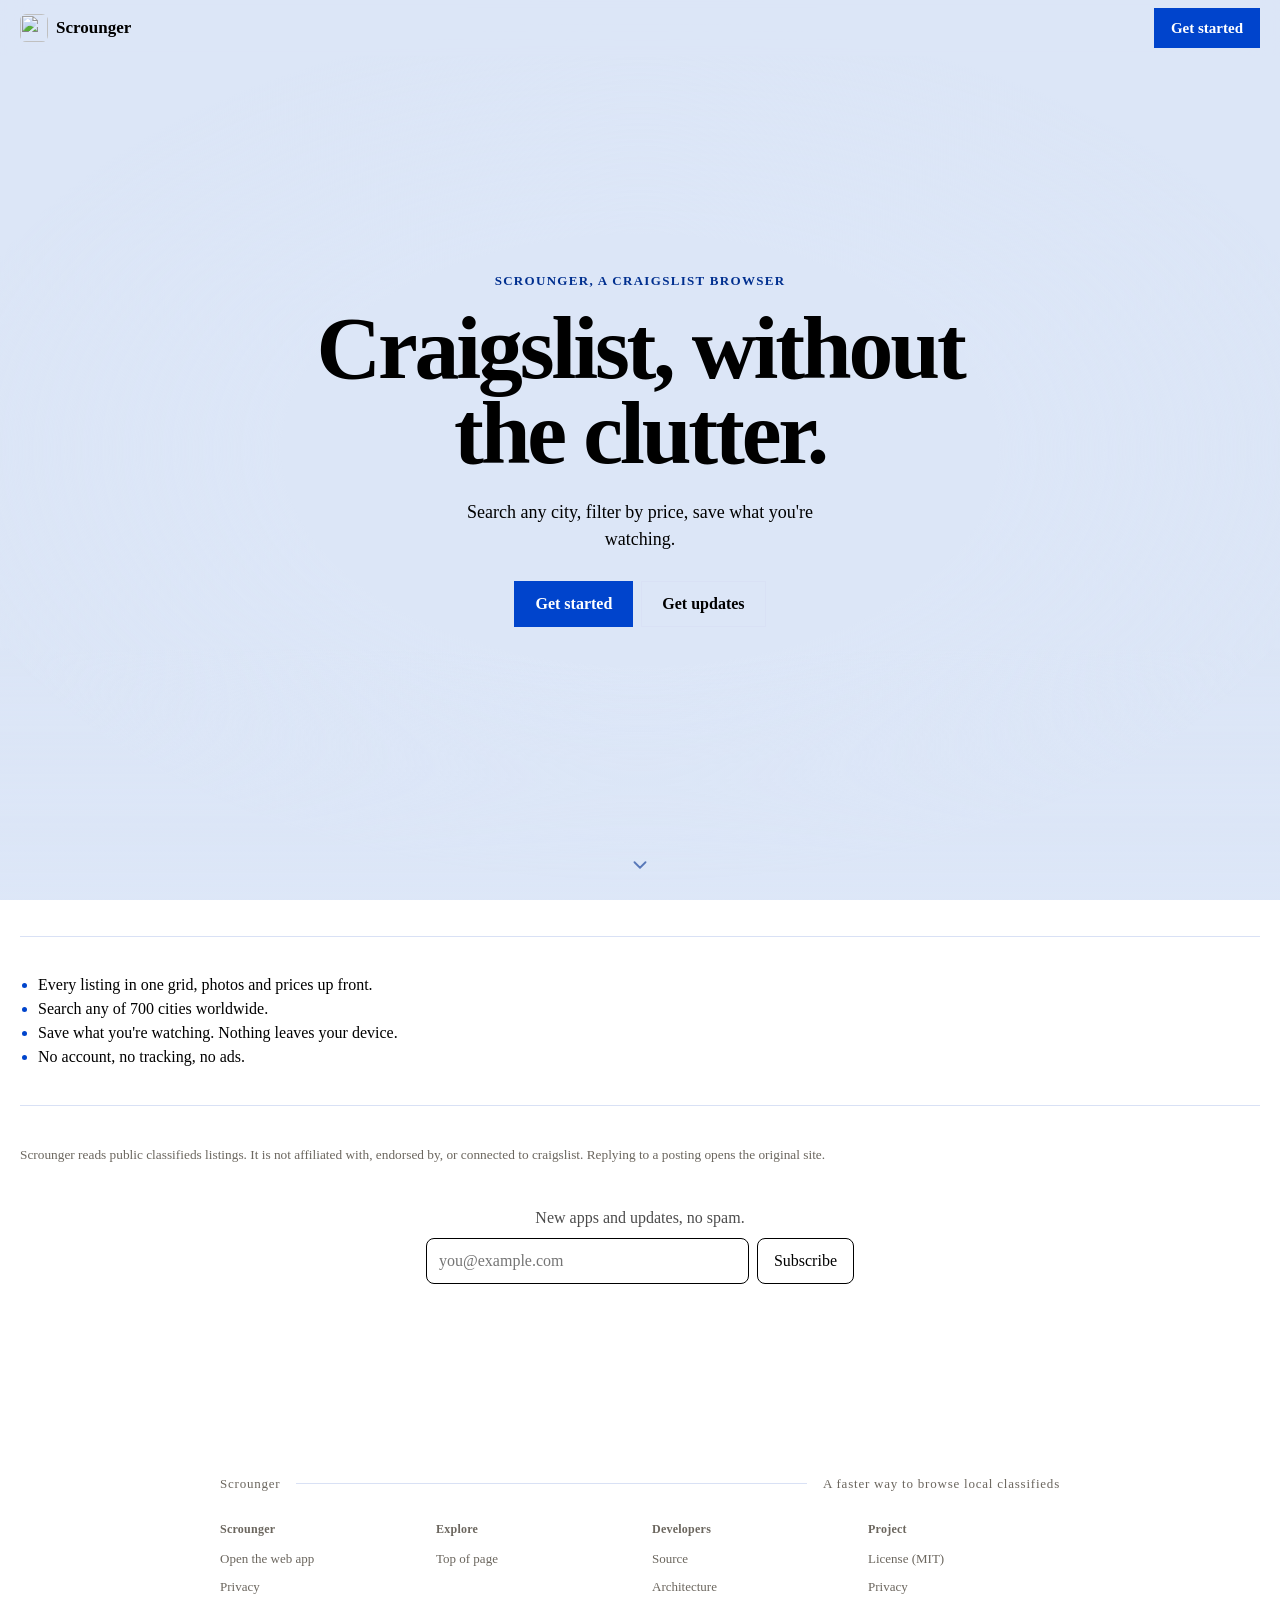
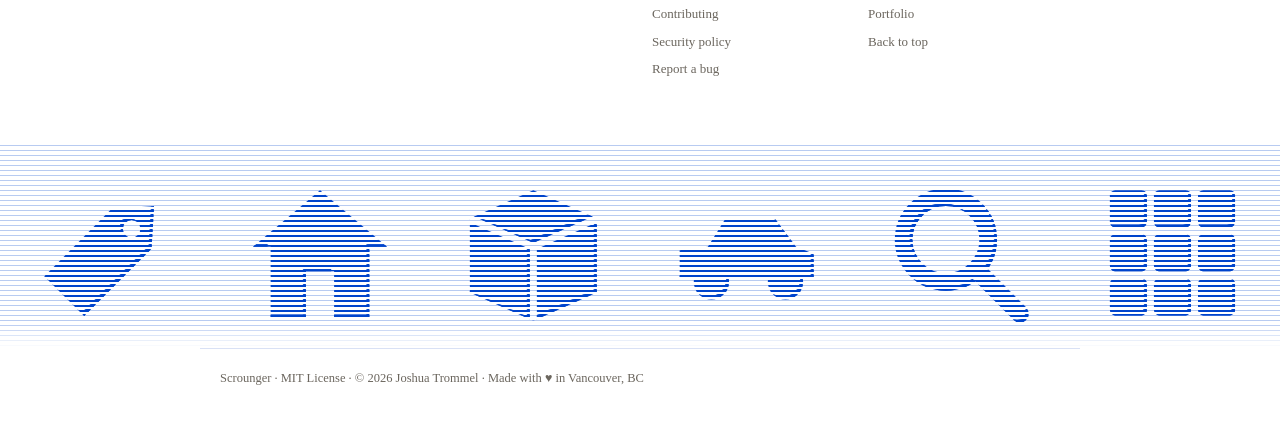
==== commit 78aa807e: "Landing: a footer band of the app's own glyphs Six glyphs of its own, cut like a line engraving on t" ====
--- a/docs/index.html
+++ b/docs/index.html
@@ -78,7 +78,8 @@
     <meta property="og:description" content="A faster way to browse local classifieds.">
     <meta property="og:url" content="https://scrounger.jaybulb.com/">
     <meta name="twitter:card" content="summary_large_image">
-  </head>
+  <style>/* footer glyph band (footer-band.js) */ .word-band{color:var(--curb);position:relative;width:100%;margin:32px 0 0;height:clamp(120px,16vw,220px)} .word-canvas{position:absolute;inset:0;width:100%;height:100%;display:none} .word-band.live .word-canvas{display:block}</style>
+</head>
 <body id="top">
 
 
@@ -161,6 +162,7 @@
       </ul>
     </div>
   </nav>
+  <div class="word-band" aria-hidden="true"><canvas class="word-canvas"></canvas></div>
   <div class="foot-bar">
     <p class="foot-meta">Scrounger &middot; MIT License &middot; &copy; 2026 Joshua Trommel &middot; Made with <span aria-hidden="true">&hearts;</span> in Vancouver, BC</p>
   </div>
@@ -177,4 +179,5 @@
 })();
 </script>
 <script src="hero.js?v=1" defer></script>
+<script src="footer-band.js" defer></script>
 </body></html>
